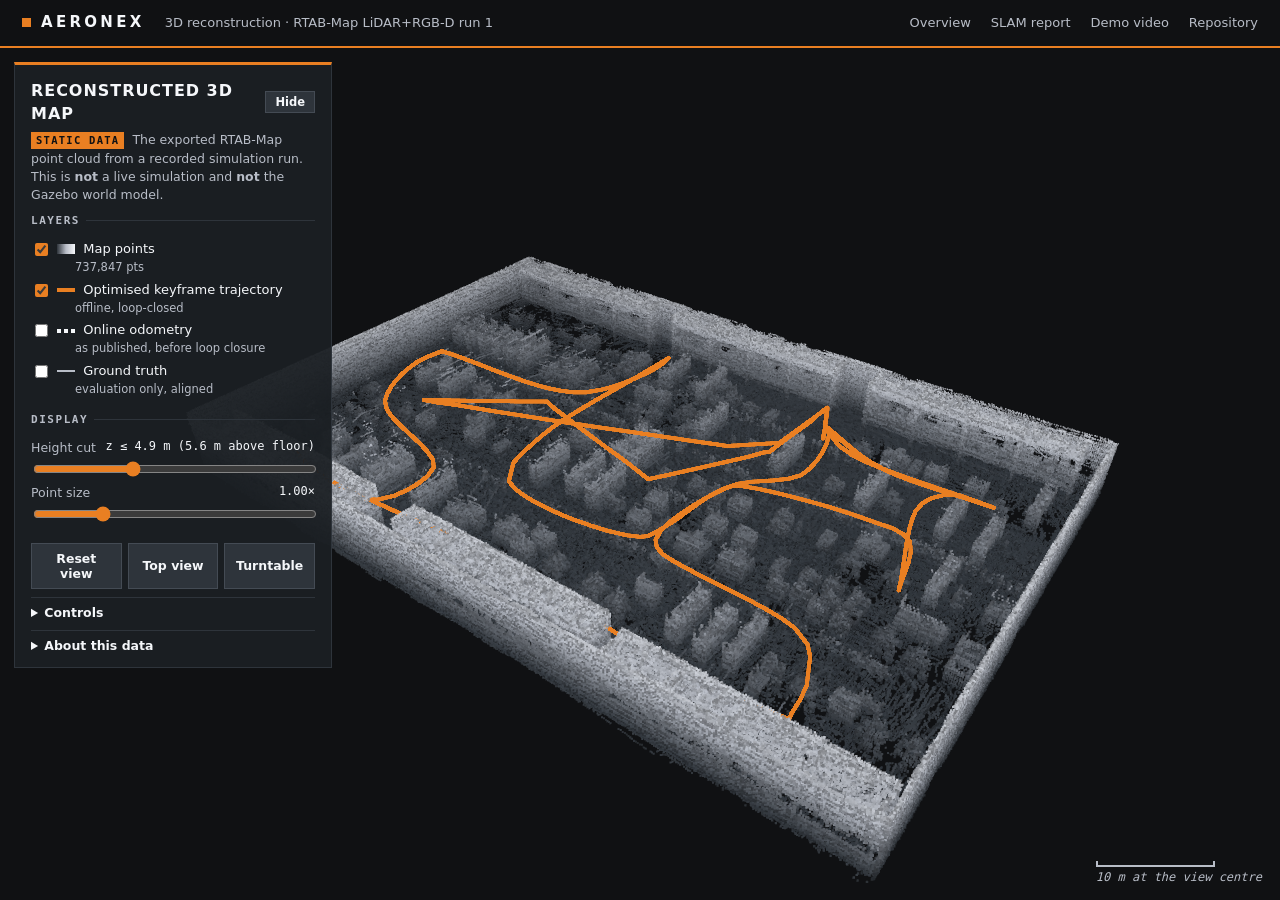
==== docs/3d-map/index.html @ 5dff3b8e "Add AERONEX interactive demo, SLAM report and 3D reconstruction" ====
<!doctype html>
<html lang="en">
<head>
<meta charset="utf-8">
<meta name="viewport" content="width=device-width, initial-scale=1">
<title>AERONEX · 3D reconstruction viewer (RTAB-Map, Experiment 01)</title>
<meta name="description" content="Interactive viewer of the real RTAB-Map point-cloud map reconstructed in AERONEX Experiment 01 (simulated dynamic warehouse). Static visualisation, not a live simulation.">
<link rel="icon" href="data:image/svg+xml,%3Csvg xmlns=%22http://www.w3.org/2000/svg%22 viewBox=%220 0 16 16%22%3E%3Crect width=%2216%22 height=%2216%22 fill=%22%23101113%22/%3E%3Crect x=%224%22 y=%224%22 width=%228%22 height=%228%22 fill=%22%23E97F22%22/%3E%3C/svg%3E">
<link rel="stylesheet" href="viewer.css">
</head>
<body>
<nav class="ax-bar" aria-label="AERONEX">
  <b><i></i>AERONEX</b>
  <span class="ax-title">3D reconstruction · RTAB-Map LiDAR+RGB-D run 1</span>
  <span class="sp"></span>
  <a href="../index.html">Overview</a>
  <a href="../slam-benchmark/dashboard.html">SLAM report</a>
  <a href="../demo/index.html">Demo video</a>
  <a href="https://github.com/bardiyaaghsami/AERONEX">Repository</a>
</nav>

<main id="stage">
  <canvas id="gl" aria-label="3D point-cloud view. Drag to rotate, right-drag or shift-drag to pan, scroll to zoom, R to reset." tabindex="0"></canvas>

  <div id="status" role="status">Loading reconstructed map…</div>

  <aside id="panel" aria-label="View controls">
    <div class="ph"><h1>Reconstructed 3D map</h1><button id="b-panel" aria-expanded="true" aria-controls="pbody" title="Hide or show the panel">Hide</button></div>
    <div id="pbody">
    <p class="nature"><span class="tag">STATIC DATA</span> The exported RTAB-Map point cloud from a recorded simulation run. This is
      <b>not</b> a live simulation and <b>not</b> the Gazebo world model.</p>

    <fieldset>
      <legend>Layers</legend>
      <label><input type="checkbox" id="l-map" checked> <span class="sw sw-map"></span> Map points <small id="npts"></small></label>
      <label><input type="checkbox" id="l-opt" checked> <span class="sw sw-opt"></span> Optimised keyframe trajectory <small>offline, loop-closed</small></label>
      <label><input type="checkbox" id="l-odo"> <span class="sw sw-odo"></span> Online odometry <small>as published, before loop closure</small></label>
      <label><input type="checkbox" id="l-gt"> <span class="sw sw-gt"></span> Ground truth <small>evaluation only, aligned</small></label>
    </fieldset>

    <fieldset>
      <legend>Display</legend>
      <label class="rng">Height cut <output id="o-clip"></output><input type="range" id="clip" min="0" max="100" value="62"></label>
      <label class="rng">Point size <output id="o-size"></output><input type="range" id="size" min="40" max="300" value="100"></label>
    </fieldset>

    <div class="btns">
      <button id="b-reset" title="Reset camera (R)">Reset view</button>
      <button id="b-top" title="Top view (T)">Top view</button>
      <button id="b-orbit" aria-pressed="false" title="Slow turntable (O)">Turntable</button>
    </div>

    <details>
      <summary>Controls</summary>
      <ul class="keys">
        <li><b>Rotate</b> drag · arrow keys</li>
        <li><b>Pan</b> right-drag · shift-drag · two-finger drag</li>
        <li><b>Zoom</b> scroll · pinch · + / −</li>
        <li><b>Reset</b> R · <b>Top</b> T · <b>Turntable</b> O</li>
      </ul>
    </details>
    <details>
      <summary>About this data</summary>
      <p>Source: <code>map_cloud.ply</code> exported by RTAB-Map after LiDAR+RGB-D run 1 (4,304,293 points). Shown here as
        <span id="m-pts">737,847</span> voxel-centroid points (0.15 m voxels) in the original RTAB-Map <code>map</code> frame,
        metres, z up. Colour encodes height only (the export has no colour).</p>
      <p>The <b>optimised trajectory</b> is RTAB-Map's pose graph after the run, at keyframes; it uses loop closures and later
        information, so it is not online localisation. Its keyframe ATE is ≈ 0.082 m.</p>
      <p><b>Online odometry</b> is drawn as published, in RTAB-Map's odom frame. That frame coincides with the map frame at the start,
        so the gap that opens later shows the drift that loop closure removed (mostly height). Its online ATE is 0.744 m on the
        3,487 common timestamps.</p>
      <p><b>Ground truth</b> is the simulator pose, shown only for evaluation. It is mapped into the map frame with the
        benchmark's own SE(3) alignment.</p>
      <p>Observed-map completeness ≈ 98.0 % within 0.2 m. It is measured against the recorded LiDAR observations, not the whole warehouse.
        Full method: <a href="../slam-benchmark/dashboard.html#map-quality">SLAM report</a>.</p>
    </details>
    </div>
  </aside>

  <div id="scale" aria-hidden="true"><span></span><em>5 m</em></div>
</main>
<noscript><p class="nojs">The 3D viewer needs JavaScript and WebGL.</p></noscript>
<script src="viewer.js"></script>
</body>
</html>
---- docs/3d-map/viewer.css ----
:root{--o:#E97F22;--o2:#F48120;--k:#101113;--g1:#1B1F24;--g2:#2E343B;--g3:#B8BDC7;--w:#F5F7FA}
*{box-sizing:border-box}
html,body{margin:0;height:100%;background:var(--k);color:var(--w);font:14px/1.45 system-ui,-apple-system,'Segoe UI',Ubuntu,sans-serif;overflow:hidden}
a{color:var(--o2)} a:hover{color:#ffb070}
.ax-bar{position:fixed;inset:0 0 auto 0;height:48px;z-index:5;background:var(--k);border-bottom:2px solid var(--o);display:flex;align-items:center;gap:20px;padding:0 22px}
.ax-bar b{letter-spacing:.22em;font-size:15px;white-space:nowrap} .ax-bar b i{display:inline-block;width:9px;height:9px;background:var(--o);margin-right:10px}
.ax-bar .ax-title{color:var(--g3);font-size:13px;white-space:nowrap;overflow:hidden;text-overflow:ellipsis}
.ax-bar .sp{flex:1}
.ax-bar a{color:var(--g3);text-decoration:none;font-size:13px;white-space:nowrap} .ax-bar a:hover,.ax-bar a:focus{color:var(--o2)}
#stage{position:fixed;inset:48px 0 0 0}
#gl{display:block;width:100%;height:100%;cursor:grab;outline:none;touch-action:none}
#gl.drag{cursor:grabbing}
#status{position:absolute;left:50%;top:45%;transform:translate(-50%,-50%);background:var(--g1);border:1px solid var(--g2);border-left:4px solid var(--o);padding:12px 18px;max-width:min(560px,90vw);color:var(--w)}
#status.hide{display:none}
#status.err{border-left-color:#c0392b}
#panel{position:absolute;top:14px;left:14px;width:318px;max-height:calc(100% - 28px);overflow:auto;background:rgba(27,31,36,.94);border:1px solid var(--g2);border-top:3px solid var(--o);padding:14px 16px 12px}
#panel h1{font-size:16px;letter-spacing:.06em;margin:0;text-transform:uppercase}
.ph{display:flex;align-items:center;justify-content:space-between;gap:8px;margin:0 0 6px}
#b-panel{flex:0 0 auto;padding:3px 9px;font-size:11.5px}
#panel.collapsed #pbody{display:none} #panel.collapsed .ph{margin:0}
.nature{color:var(--g3);font-size:12.5px;margin:0 0 10px}
.tag{display:inline-block;font:700 10.5px/1 ui-monospace,'Ubuntu Sans Mono',monospace;letter-spacing:.12em;color:var(--k);background:var(--o);padding:3px 5px;margin-right:4px}
fieldset{border:0;border-top:1px solid var(--g2);margin:8px 0 0;padding:8px 0 2px}
legend{font:700 11px ui-monospace,'Ubuntu Sans Mono',monospace;letter-spacing:.14em;color:var(--g3);text-transform:uppercase;padding:0 6px 0 0}
fieldset label{display:block;margin:5px 0;cursor:pointer;font-size:13px}
fieldset label small{display:block;margin-left:44px;color:var(--g3);font-size:11.5px}
input[type=checkbox]{accent-color:var(--o);vertical-align:middle}
.sw{display:inline-block;width:18px;height:4px;vertical-align:middle;margin:0 4px 0 2px}
.sw-map{height:10px;background:linear-gradient(90deg,#2E343B,#B8BDC7,#F5F7FA)}
.sw-opt{background:var(--o)} .sw-odo{background:repeating-linear-gradient(90deg,#F5F7FA 0 4px,transparent 4px 7px)} .sw-gt{background:#B8BDC7;height:2px}
.rng{display:grid;grid-template-columns:1fr auto;gap:2px 8px;font-size:12.5px;color:var(--g3)}
.rng input{grid-column:1/3;width:100%;accent-color:var(--o)}
output{color:var(--w);font:12px ui-monospace,'Ubuntu Sans Mono',monospace}
.btns{display:flex;gap:6px;margin:12px 0 6px;flex-wrap:wrap}
button{flex:1;background:var(--g2);color:var(--w);border:1px solid #444b54;padding:7px 8px;font:600 12.5px system-ui,sans-serif;cursor:pointer}
button:hover,button:focus-visible{border-color:var(--o);outline:none} button[aria-pressed=true]{background:var(--o);color:var(--k);border-color:var(--o)}
details{border-top:1px solid var(--g2);margin-top:8px;padding-top:6px;font-size:12.5px;color:var(--g3)}
summary{cursor:pointer;color:var(--w);font-weight:600} details p{margin:7px 0} code{color:var(--w)}
.keys{margin:6px 0;padding-left:16px} .keys b{color:var(--w)}
#scale{position:absolute;right:18px;bottom:16px;color:var(--g3);font:12px ui-monospace,monospace;text-align:center;pointer-events:none}
#scale span{display:block;height:6px;border:2px solid var(--g3);border-top:0;margin-bottom:3px}
.nojs{position:fixed;top:60px;left:20px}
@media (max-width:700px){
  .ax-bar .ax-title,.ax-bar a:nth-of-type(4){display:none}
  .ax-bar{gap:12px;padding:0 12px}
  #panel{top:auto;bottom:0;left:0;right:0;width:auto;max-height:46%;border-left:0;border-right:0}
  #scale{top:12px;bottom:auto}
}
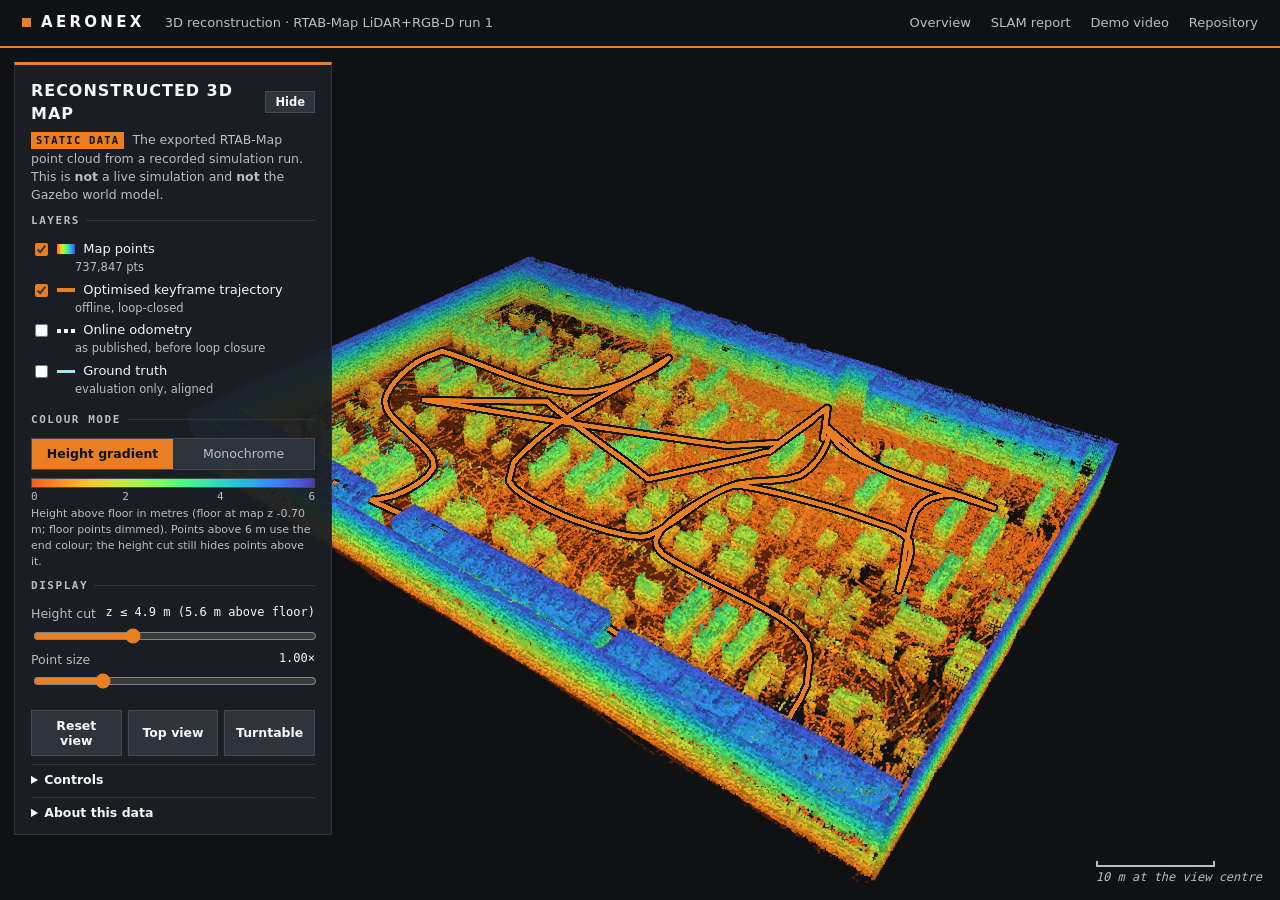
==== commit c0b8cb62: "Add elevation-based colour mapping to 3D viewer" ====
--- a/docs/3d-map/index.html
+++ b/docs/3d-map/index.html
@@ -39,6 +39,19 @@
     </fieldset>
 
     <fieldset>
+      <legend>Colour mode</legend>
+      <div class="seg" role="radiogroup" aria-label="Colour mode">
+        <label><input type="radio" name="cmode" id="c-height" value="height" checked> Height gradient</label>
+        <label><input type="radio" name="cmode" id="c-mono" value="mono"> Monochrome</label>
+      </div>
+      <div id="legend" aria-label="Height colour legend">
+        <div class="bar" id="legend-bar"></div>
+        <div class="ticks" id="legend-ticks"></div>
+        <small id="legend-note"></small>
+      </div>
+    </fieldset>
+
+    <fieldset>
       <legend>Display</legend>
       <label class="rng">Height cut <output id="o-clip"></output><input type="range" id="clip" min="0" max="100" value="62"></label>
       <label class="rng">Point size <output id="o-size"></output><input type="range" id="size" min="40" max="300" value="100"></label>
@@ -63,7 +76,7 @@
       <summary>About this data</summary>
       <p>Source: <code>map_cloud.ply</code> exported by RTAB-Map after LiDAR+RGB-D run 1 (4,304,293 points). Shown here as
         <span id="m-pts">737,847</span> voxel-centroid points (0.15 m voxels) in the original RTAB-Map <code>map</code> frame,
-        metres, z up. Colour encodes height only (the export has no colour).</p>
+        metres, z up. Point colour encodes height only (the export has no colour): a Turbo-style elevation gradient, or monochrome grey.</p>
       <p>The <b>optimised trajectory</b> is RTAB-Map's pose graph after the run, at keyframes; it uses loop closures and later
         information, so it is not online localisation. Its keyframe ATE is ≈ 0.082 m.</p>
       <p><b>Online odometry</b> is drawn as published, in RTAB-Map's odom frame. That frame coincides with the map frame at the start,
--- a/docs/3d-map/viewer.css
+++ b/docs/3d-map/viewer.css
@@ -27,7 +27,7 @@
 input[type=checkbox]{accent-color:var(--o);vertical-align:middle}
 .sw{display:inline-block;width:18px;height:4px;vertical-align:middle;margin:0 4px 0 2px}
 .sw-map{height:10px;background:linear-gradient(90deg,#2E343B,#B8BDC7,#F5F7FA)}
-.sw-opt{background:var(--o)} .sw-odo{background:repeating-linear-gradient(90deg,#F5F7FA 0 4px,transparent 4px 7px)} .sw-gt{background:#B8BDC7;height:2px}
+.sw-opt{background:var(--o)} .sw-odo{background:repeating-linear-gradient(90deg,#F5F7FA 0 4px,transparent 4px 7px)} .sw-gt{background:#9BE7F2;height:3px}
 .rng{display:grid;grid-template-columns:1fr auto;gap:2px 8px;font-size:12.5px;color:var(--g3)}
 .rng input{grid-column:1/3;width:100%;accent-color:var(--o)}
 output{color:var(--w);font:12px ui-monospace,'Ubuntu Sans Mono',monospace}
@@ -46,3 +46,13 @@
   #panel{top:auto;bottom:0;left:0;right:0;width:auto;max-height:46%;border-left:0;border-right:0}
   #scale{top:12px;bottom:auto}
 }
+
+.seg{display:flex;gap:0;margin:4px 0 8px;border:1px solid #444b54}
+.seg label{flex:1;margin:0;text-align:center;padding:6px 4px;font-size:12.5px;cursor:pointer;background:var(--g2);color:var(--g3)}
+.seg input{position:absolute;opacity:0;pointer-events:none}
+.seg label:has(input:checked){background:var(--o);color:var(--k);font-weight:700}
+.seg label:has(input:focus-visible){outline:2px solid var(--o2);outline-offset:-2px}
+#legend .bar{height:10px;border:1px solid #444b54}
+#legend .ticks{position:relative;height:16px;font:11px ui-monospace,'Ubuntu Sans Mono',monospace;color:var(--g3)}
+#legend .ticks span{position:absolute;top:2px;transform:translateX(-50%)} #legend .ticks span:first-child{transform:none} #legend .ticks span:last-child{transform:translateX(-100%)}
+#legend small{display:block;color:var(--g3);font-size:11px;margin-top:2px}
